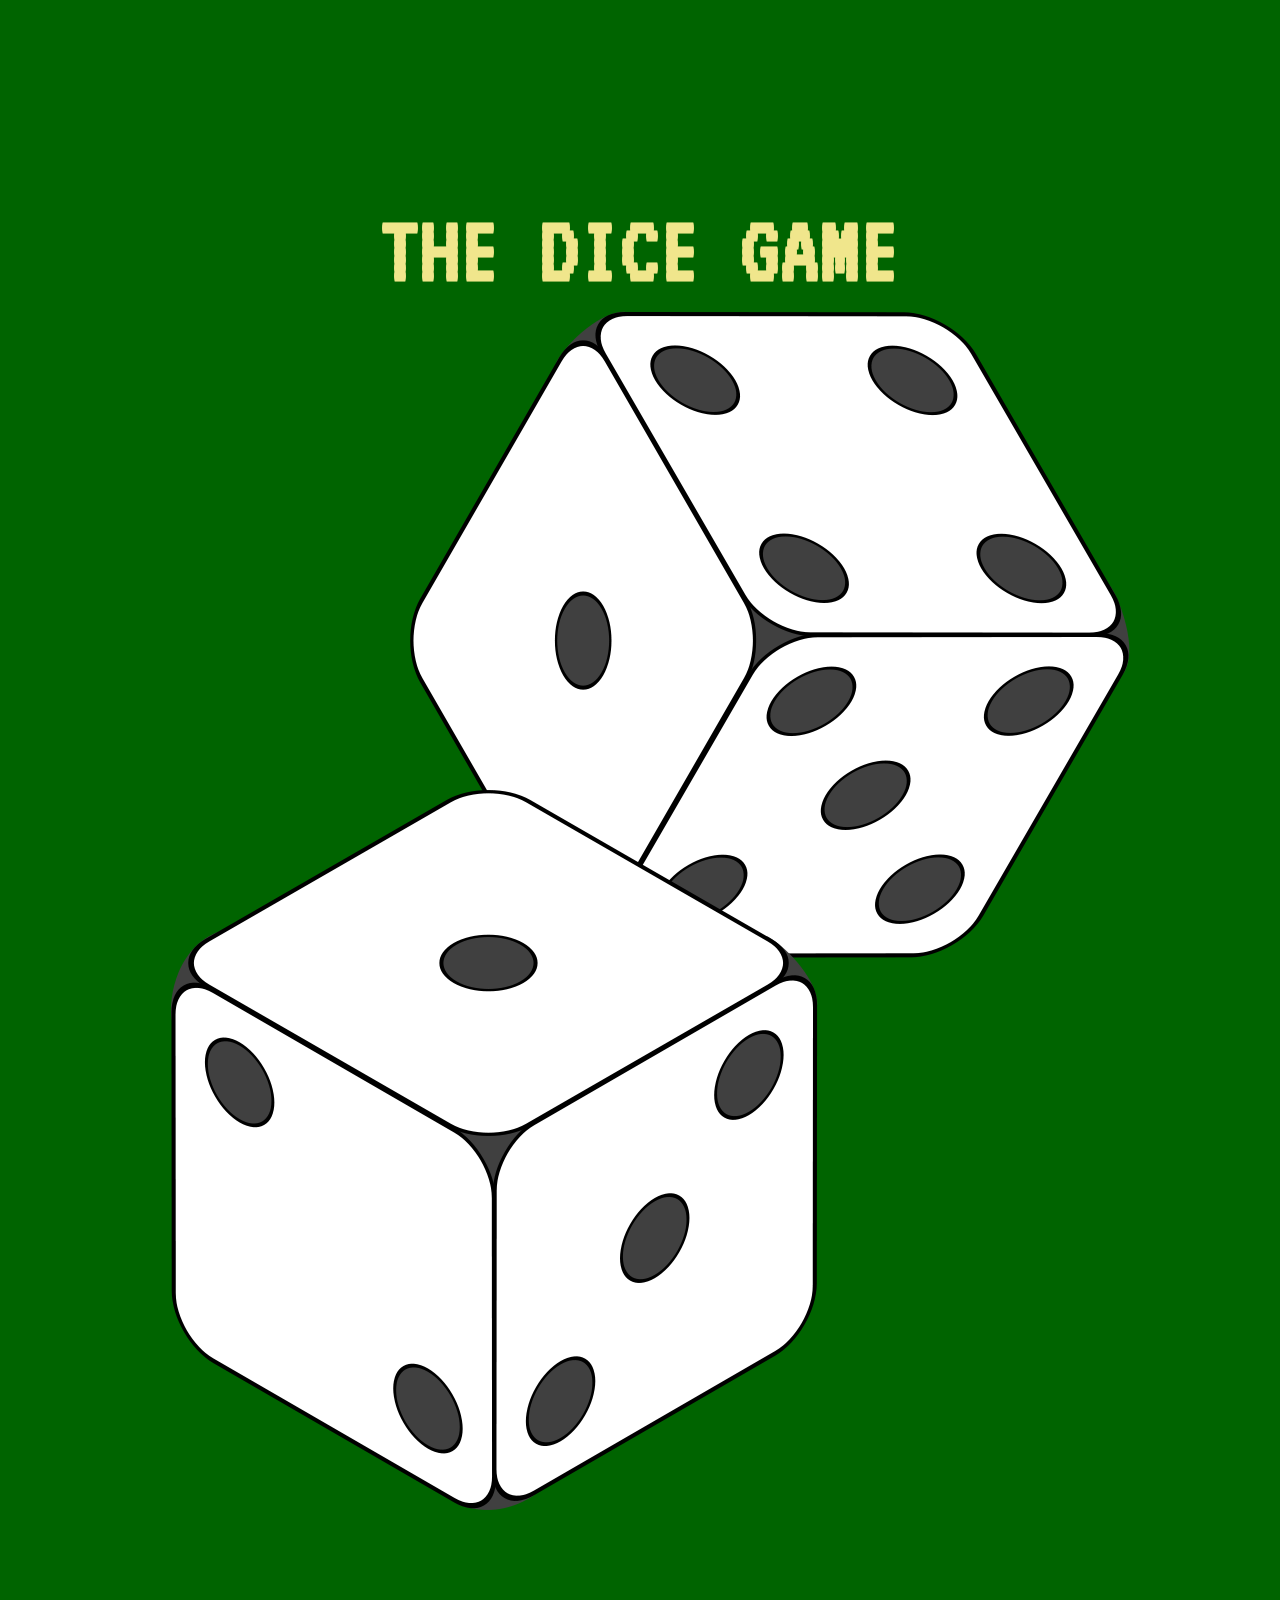
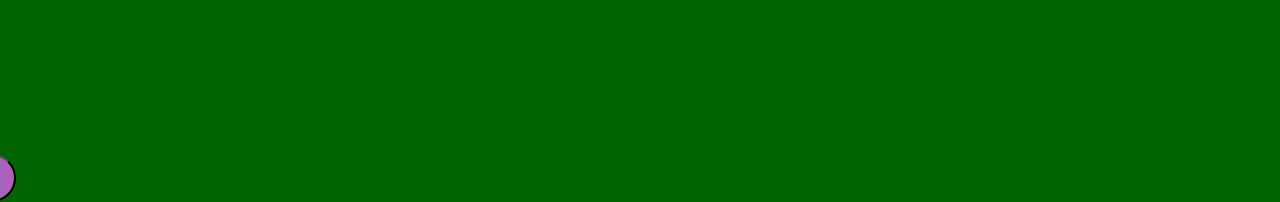
==== game.html @ ff9e88ad "Create game.html" ====
<!DOCTYPE html>
<html lang="en">
<head>
    <meta charset="UTF-8">
    <meta name="viewport" content="width=device-width, initial-scale=1.0">
    <title>landing Page</title>
    <link rel="stylesheet" href="css/gamedesign.css">
    <link rel="preconnect" href="https://fonts.gstatic.com">
<link href="https://fonts.googleapis.com/css2?family=VT323&display=swap" rel="stylesheet">
</head>
<body>
    <h3>THE DICE GAME</h3>

    <section class="landing-page">

       
        <img src="images/gamedice.png" alt="" class="gamedice">
        <button><a href="index.html">Play!</a></button>
    </section>

    
</body>
</html>
---- css/gamedesign.css ----
*{
    padding: 0;
    margin: 0;
}
body
{
    background: darkgreen;
}

h3
{
    font-family: 'VT323', monospace;
    font-size: 100px;
    margin: 10px auto;
    margin-top: 200px;
    text-align: center;
    color: khaki
}  

button{
 background:linear-gradient(90deg, #03a9f4,#f441a5,#ffeb3b, #03a9f4);
 width: 8rem;
 height: 3rem;
 position: relative;
 top: 15rem;
 right: 7rem;
 background-size: 400%;
 border-radius: 30px;


}

a:hover{
    animation: animate 8s linear infinite;
}
@keyframes animate
{
    0%
    {
        background-position: 0%;
    }

   100%
    {
        background-position: 400%;
    }
}
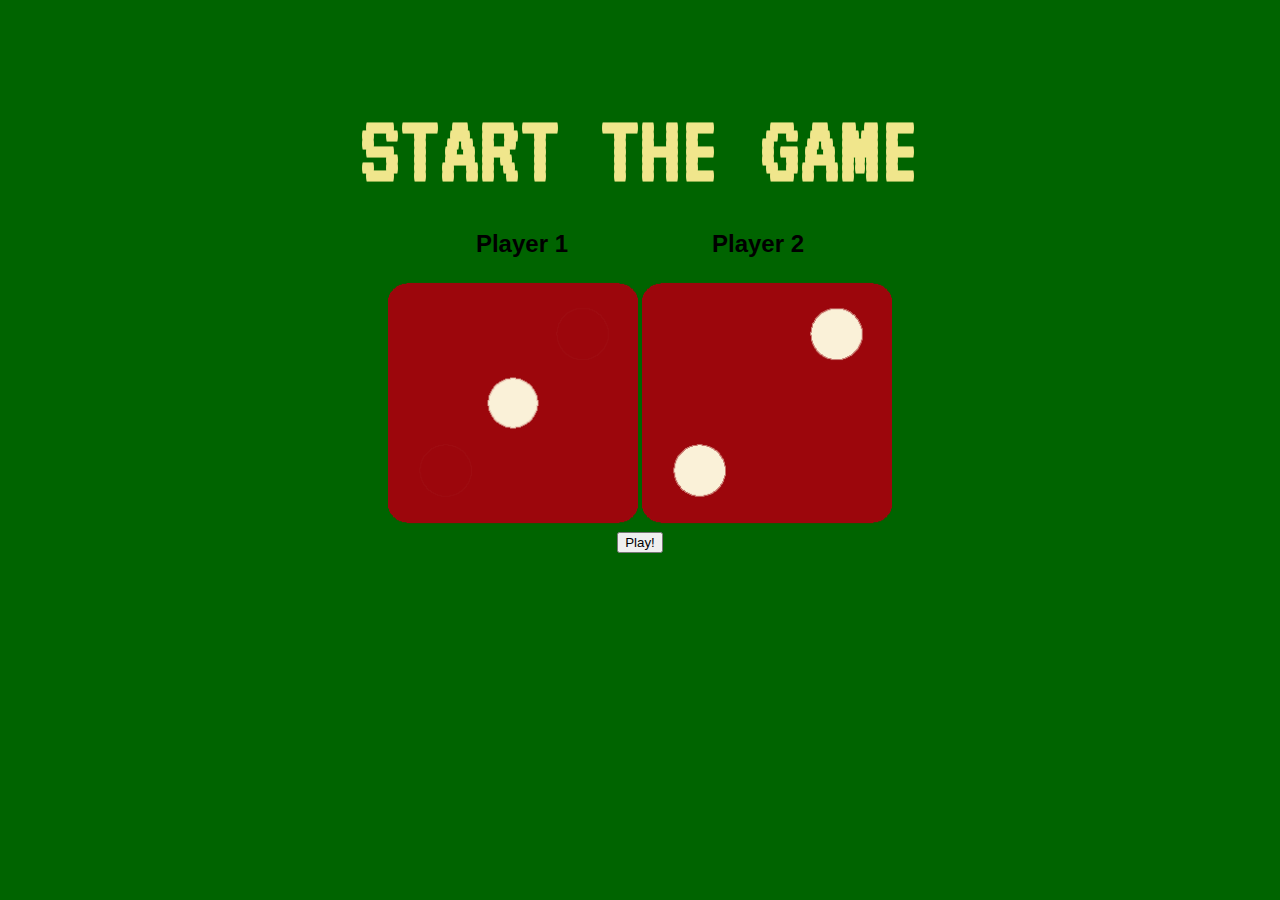
==== commit e529f8ae: "Create game.html" ====
--- a/game.html
+++ b/game.html
@@ -3,21 +3,22 @@
 <head>
     <meta charset="UTF-8">
     <meta name="viewport" content="width=device-width, initial-scale=1.0">
-    <title>landing Page</title>
-    <link rel="stylesheet" href="css/gamedesign.css">
-    <link rel="preconnect" href="https://fonts.gstatic.com">
+    <title>Dice Game</title>
+    <link rel="stylesheet" href="css/style.css">
 <link href="https://fonts.googleapis.com/css2?family=VT323&display=swap" rel="stylesheet">
 </head>
 <body>
-    <h3>THE DICE GAME</h3>
+    <h1>
+        START THE GAME
+    </h1>
+    <h2 class="playerOne">Player 1</h2>
+    <h2 class="playerTwo">Player 2</h2>
+    <div>
+        <img src="./images/1.png">
+        <img src="./images/2.png">
+    </div>
+    <button type="button" class="butn">Play!</button>
 
-    <section class="landing-page">
-
-       
-        <img src="images/gamedice.png" alt="" class="gamedice">
-        <button><a href="index.html">Play!</a></button>
-    </section>
-
-    
+    <script src=".js/app.js"></script>
 </body>
 </html>
--- a/css/style.css
+++ b/css/style.css
@@ -0,0 +1,61 @@
+body
+{
+    margin: auto;
+    margin-top: 100px;
+    text-align: center;
+    background: darkgreen;
+} 
+h1
+{
+    font-family: 'VT323', monospace;
+    font-size: 100px;
+    margin: 10px auto;
+    color: khaki;
+}  
+
+.playerOne
+{
+    font-family: 'PT Sans', sans-serif;
+    display: inline-block;
+    margin-right: 70px;
+}
+
+.playerTwo
+{
+    font-family: 'PT Sans', sans-serif;
+    display: inline-block;
+    margin-left: 70px;
+}
+
+img
+{
+    width: 250px;height: 250px;
+    
+}
+
+.btn {
+    background: #2a0ec9;
+    background-image: -webkit-linear-gradient(top, #2a0ec9, #087ec2);
+    background-image: -moz-linear-gradient(top, #2a0ec9, #087ec2);
+    background-image: -ms-linear-gradient(top, #2a0ec9, #087ec2);
+    background-image: -o-linear-gradient(top, #2a0ec9, #087ec2);
+    background-image: linear-gradient(to bottom, #2a0ec9, #087ec2);
+    -webkit-border-radius: 8;
+    -moz-border-radius: 8;
+    border-radius: 8px;
+    font-family: Georgia;
+    color: #ffffff;
+    font-size: 20px;
+    padding: 10px 20px 10px 20px;
+    text-decoration: none;
+  }
+  
+  .btn:hover {
+    background: #e6f2fa;
+    background-image: -webkit-linear-gradient(top, #e6f2fa, #a5d9fa);
+    background-image: -moz-linear-gradient(top, #e6f2fa, #a5d9fa);
+    background-image: -ms-linear-gradient(top, #e6f2fa, #a5d9fa);
+    background-image: -o-linear-gradient(top, #e6f2fa, #a5d9fa);
+    background-image: linear-gradient(to bottom, #e6f2fa, #a5d9fa);
+    text-decoration: none;
+  }